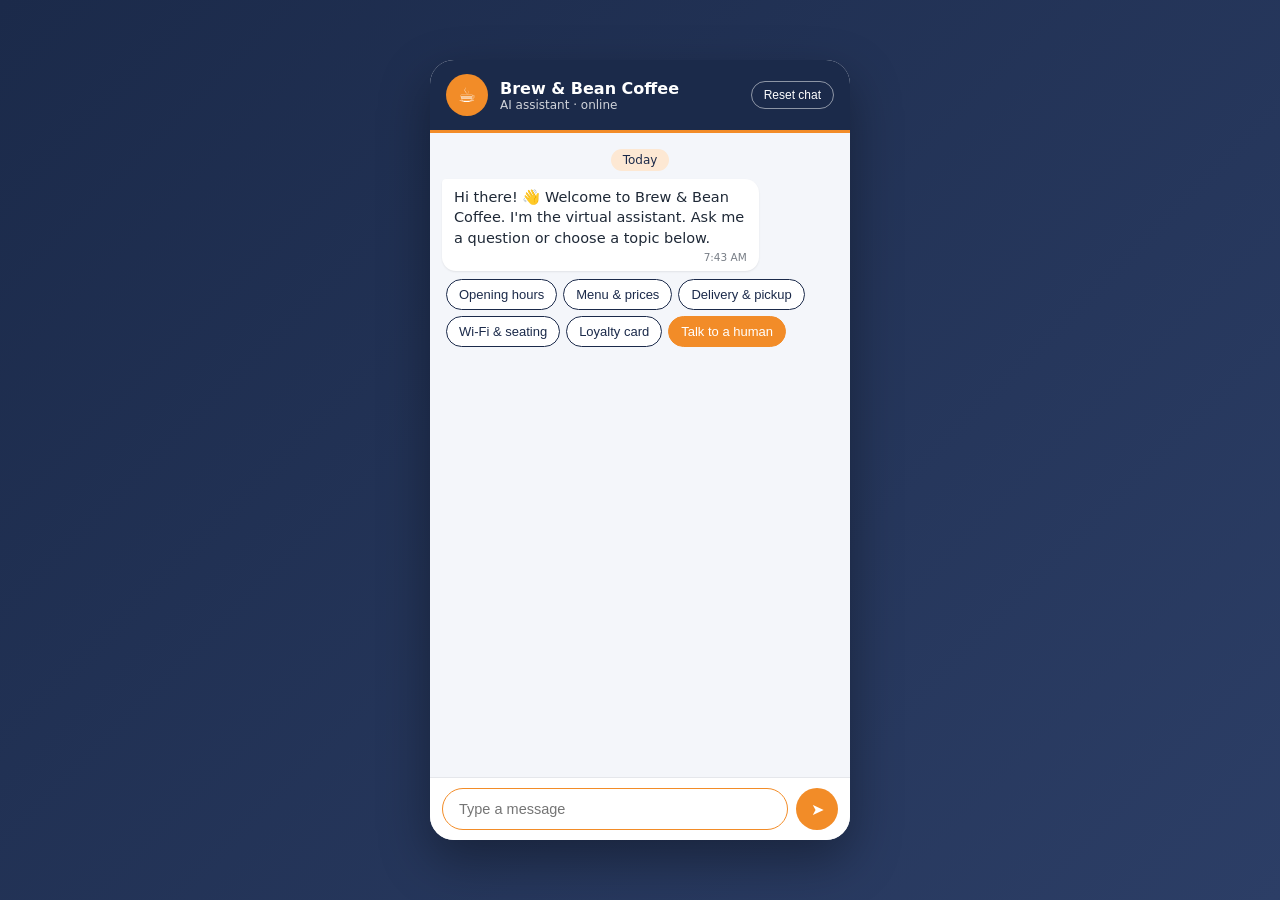
==== index.html @ 860a5fe7 "WhatsApp-style AI support bot demo for a coffee shop Co-Authored-By: Claude Opus 5.5 <noreply@anthro" ====
<!doctype html>
<html lang="en">
<head>
  <meta charset="utf-8" />
  <meta name="viewport" content="width=device-width, initial-scale=1" />
  <title>Brew &amp; Bean Support Chat</title>
  <link rel="stylesheet" href="styles.css" />
</head>
<body>
  <main class="phone">
    <header class="top">
      <div class="avatar">☕</div>
      <div class="who">
        <div class="name">Brew &amp; Bean Coffee</div>
        <div class="status" id="status">AI assistant · online</div>
      </div>
      <button id="reset" class="reset" type="button" title="Start a new chat">Reset chat</button>
    </header>

    <section id="messages" class="messages" aria-live="polite"></section>

    <form id="composer" class="composer">
      <input id="input" type="text" placeholder="Type a message" autocomplete="off" aria-label="Message" />
      <button type="submit" class="send" aria-label="Send">➤</button>
    </form>
  </main>

  <script src="faq.js"></script>
  <script src="app.js"></script>
</body>
</html>
---- styles.css ----
:root {
  --navy: #1b2a4a;
  --navy-soft: #2c3e66;
  --orange: #f28c28;
  --orange-soft: #fde8d3;
  --white: #ffffff;
  --bg: #f4f6fa;
  --text: #1f2937;
  --muted: #6b7280;
}

* { box-sizing: border-box; }

body {
  margin: 0;
  min-height: 100vh;
  display: grid;
  place-items: center;
  background: linear-gradient(135deg, var(--navy) 0%, var(--navy-soft) 100%);
  font-family: "Segoe UI", system-ui, -apple-system, sans-serif;
  color: var(--text);
}

.phone {
  width: min(420px, 100vw);
  height: min(780px, 100vh);
  display: flex;
  flex-direction: column;
  background: var(--bg);
  border-radius: 24px;
  overflow: hidden;
  box-shadow: 0 20px 50px rgba(0, 0, 0, 0.35);
}

@media (max-width: 460px) {
  .phone { border-radius: 0; height: 100vh; }
}

/* Header */
.top {
  display: flex;
  align-items: center;
  gap: 12px;
  padding: 14px 16px;
  background: var(--navy);
  color: var(--white);
  border-bottom: 3px solid var(--orange);
}
.avatar {
  width: 42px; height: 42px;
  border-radius: 50%;
  background: var(--orange);
  display: grid; place-items: center;
  font-size: 20px;
}
.who { flex: 1; }
.name { font-weight: 600; }
.status { font-size: 12px; opacity: 0.8; }
.reset {
  background: transparent;
  color: var(--white);
  border: 1px solid rgba(255, 255, 255, 0.5);
  border-radius: 999px;
  padding: 6px 12px;
  font-size: 12px;
  cursor: pointer;
}
.reset:hover { background: var(--orange); border-color: var(--orange); }

/* Messages */
.messages {
  flex: 1;
  overflow-y: auto;
  padding: 16px 12px;
  display: flex;
  flex-direction: column;
  gap: 8px;
}
.row { display: flex; }
.row.user { justify-content: flex-end; }
.bubble {
  max-width: 80%;
  padding: 8px 12px 6px;
  border-radius: 14px;
  box-shadow: 0 1px 2px rgba(0, 0, 0, 0.08);
  line-height: 1.4;
  font-size: 14.5px;
}
.row.bot .bubble { background: var(--white); border-top-left-radius: 4px; }
.row.user .bubble { background: var(--navy); color: var(--white); border-top-right-radius: 4px; }
.text { white-space: pre-line; }
.sender { font-size: 12px; font-weight: 600; color: var(--orange); margin-bottom: 2px; }
.meta { font-size: 10.5px; text-align: right; opacity: 0.6; margin-top: 2px; }

.system {
  align-self: center;
  background: var(--orange-soft);
  color: var(--navy);
  font-size: 12px;
  padding: 4px 12px;
  border-radius: 999px;
}

/* Quick replies */
.quick { display: flex; flex-wrap: wrap; gap: 6px; padding-left: 4px; }
.quick button {
  border: 1px solid var(--navy);
  background: var(--white);
  color: var(--navy);
  border-radius: 999px;
  padding: 7px 12px;
  font-size: 13px;
  cursor: pointer;
}
.quick button:hover { background: var(--navy); color: var(--white); }
.quick button.primary { border-color: var(--orange); background: var(--orange); color: var(--white); }
.quick button.primary:hover { filter: brightness(0.95); }

/* Typing dots */
.typing { display: flex; gap: 4px; padding: 12px 14px; }
.typing span {
  width: 7px; height: 7px; border-radius: 50%;
  background: var(--muted);
  animation: blink 1.2s infinite;
}
.typing span:nth-child(2) { animation-delay: 0.2s; }
.typing span:nth-child(3) { animation-delay: 0.4s; }
@keyframes blink { 0%, 80%, 100% { opacity: 0.25; } 40% { opacity: 1; } }

/* Composer */
.composer {
  display: flex;
  gap: 8px;
  padding: 10px 12px;
  background: var(--white);
  border-top: 1px solid #e5e7eb;
}
.composer input {
  flex: 1;
  border: 1px solid #d1d5db;
  border-radius: 999px;
  padding: 10px 16px;
  font-size: 14.5px;
  outline: none;
}
.composer input:focus { border-color: var(--orange); }
.send {
  width: 42px; height: 42px;
  border: none;
  border-radius: 50%;
  background: var(--orange);
  color: var(--white);
  font-size: 16px;
  cursor: pointer;
}
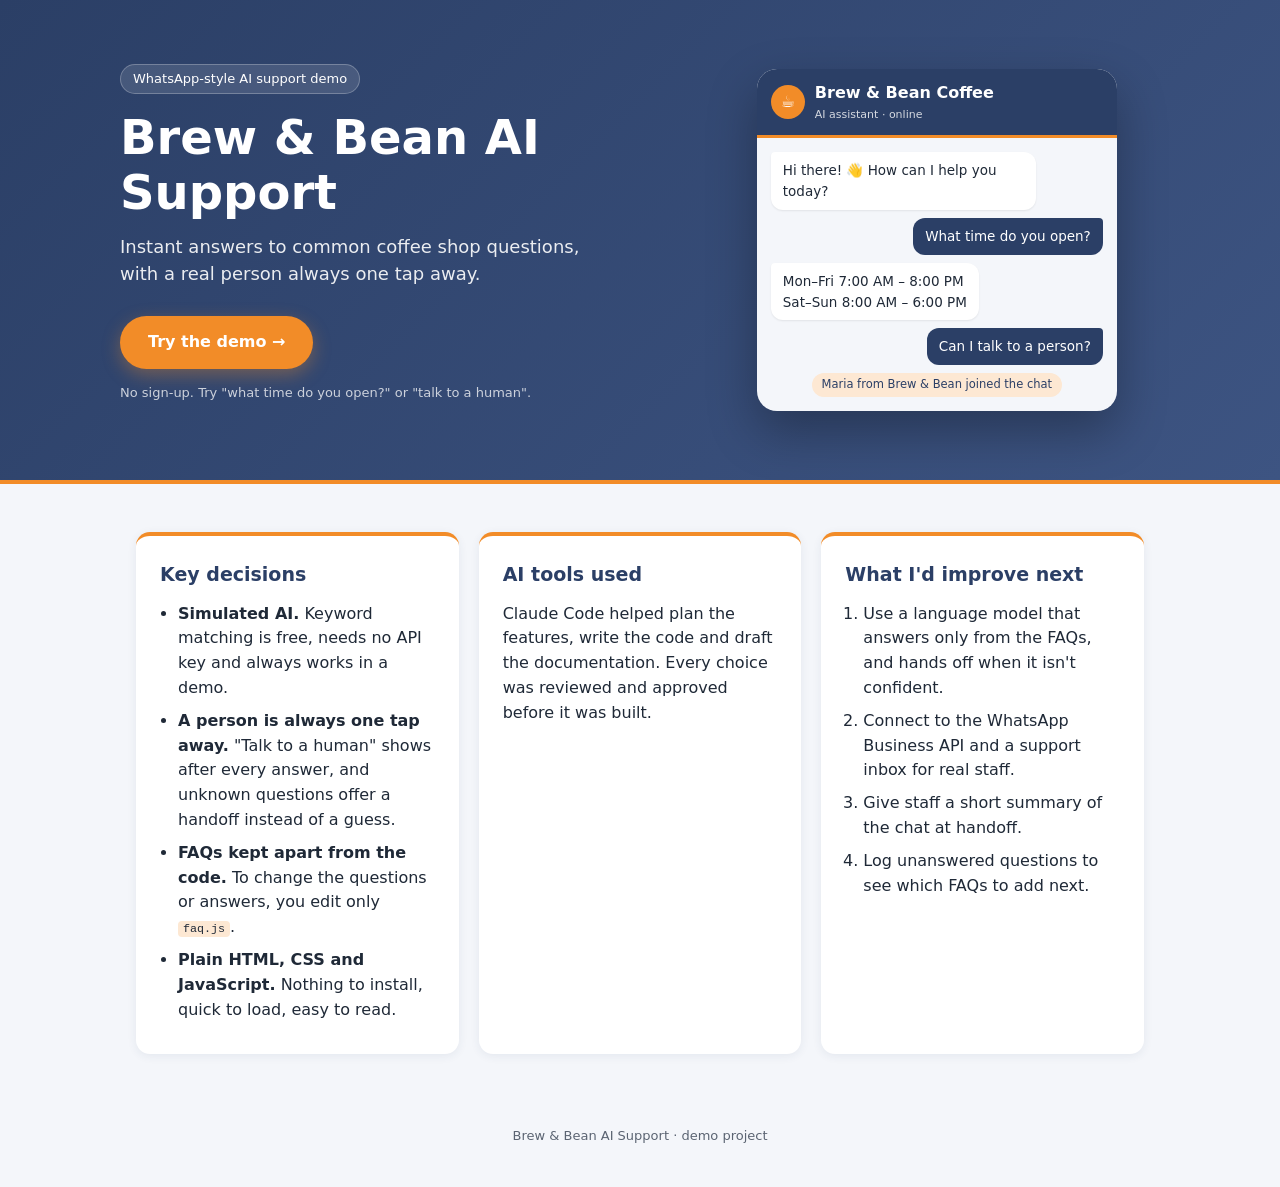
==== commit 839091df: "Add landing page, move chat to chat.html, soften navy Co-Authored-By: Claude Opus 5.5 <noreply@anthr" ====
--- a/index.html
+++ b/index.html
@@ -3,29 +3,60 @@
 <head>
   <meta charset="utf-8" />
   <meta name="viewport" content="width=device-width, initial-scale=1" />
-  <title>Brew &amp; Bean Support Chat</title>
-  <link rel="stylesheet" href="styles.css" />
+  <title>Brew &amp; Bean AI Support</title>
+  <link rel="stylesheet" href="landing.css" />
 </head>
 <body>
-  <main class="phone">
-    <header class="top">
-      <div class="avatar">☕</div>
-      <div class="who">
-        <div class="name">Brew &amp; Bean Coffee</div>
-        <div class="status" id="status">AI assistant · online</div>
+  <header class="hero">
+    <div class="hero-inner">
+      <div class="hero-text">
+        <span class="tag">WhatsApp-style AI support demo</span>
+        <h1>Brew &amp; Bean AI Support</h1>
+        <p class="pitch">Instant answers to common coffee shop questions, with a real person always one tap away.</p>
+        <a class="cta" href="chat.html">Try the demo →</a>
+        <p class="hint">No sign-up. Try "what time do you open?" or "talk to a human".</p>
       </div>
-      <button id="reset" class="reset" type="button" title="Start a new chat">Reset chat</button>
-    </header>
 
-    <section id="messages" class="messages" aria-live="polite"></section>
+      <div class="preview" aria-hidden="true">
+        <div class="p-head"><span class="p-avatar">☕</span><div><b>Brew &amp; Bean Coffee</b><small>AI assistant · online</small></div></div>
+        <div class="p-body">
+          <div class="p-bot">Hi there! 👋 How can I help you today?</div>
+          <div class="p-user">What time do you open?</div>
+          <div class="p-bot">Mon–Fri 7:00 AM – 8:00 PM<br />Sat–Sun 8:00 AM – 6:00 PM</div>
+          <div class="p-user">Can I talk to a person?</div>
+          <div class="p-note">Maria from Brew &amp; Bean joined the chat</div>
+        </div>
+      </div>
+    </div>
+  </header>
 
-    <form id="composer" class="composer">
-      <input id="input" type="text" placeholder="Type a message" autocomplete="off" aria-label="Message" />
-      <button type="submit" class="send" aria-label="Send">➤</button>
-    </form>
+  <main class="info">
+    <section class="card">
+      <h2>Key decisions</h2>
+      <ul>
+        <li><b>Simulated AI.</b> Keyword matching is free, needs no API key and always works in a demo.</li>
+        <li><b>A person is always one tap away.</b> "Talk to a human" shows after every answer, and unknown questions offer a handoff instead of a guess.</li>
+        <li><b>FAQs kept apart from the code.</b> To change the questions or answers, you edit only <code>faq.js</code>.</li>
+        <li><b>Plain HTML, CSS and JavaScript.</b> Nothing to install, quick to load, easy to read.</li>
+      </ul>
+    </section>
+
+    <section class="card">
+      <h2>AI tools used</h2>
+      <p>Claude Code helped plan the features, write the code and draft the documentation. Every choice was reviewed and approved before it was built.</p>
+    </section>
+
+    <section class="card">
+      <h2>What I'd improve next</h2>
+      <ol>
+        <li>Use a language model that answers only from the FAQs, and hands off when it isn't confident.</li>
+        <li>Connect to the WhatsApp Business API and a support inbox for real staff.</li>
+        <li>Give staff a short summary of the chat at handoff.</li>
+        <li>Log unanswered questions to see which FAQs to add next.</li>
+      </ol>
+    </section>
   </main>
 
-  <script src="faq.js"></script>
-  <script src="app.js"></script>
+  <footer class="foot">Brew &amp; Bean AI Support · demo project</footer>
 </body>
 </html>
--- a/landing.css
+++ b/landing.css
@@ -0,0 +1,114 @@
+:root {
+  --navy: #2b3f66;
+  --navy-soft: #3d5482;
+  --orange: #f28c28;
+  --orange-soft: #fde8d3;
+  --white: #ffffff;
+  --bg: #f4f6fa;
+  --text: #1f2937;
+  --muted: #5b6472;
+}
+
+* { box-sizing: border-box; }
+
+body {
+  margin: 0;
+  background: var(--bg);
+  color: var(--text);
+  font-family: "Segoe UI", system-ui, -apple-system, sans-serif;
+  line-height: 1.55;
+}
+
+/* Hero */
+.hero {
+  background: linear-gradient(135deg, var(--navy) 0%, var(--navy-soft) 100%);
+  color: var(--white);
+  border-bottom: 4px solid var(--orange);
+  padding: 64px 16px;
+}
+.hero-inner {
+  max-width: 1040px;
+  margin: 0 auto;
+  display: grid;
+  grid-template-columns: 1.1fr 0.9fr;
+  gap: 48px;
+  align-items: center;
+}
+.tag {
+  display: inline-block;
+  background: rgba(255, 255, 255, 0.12);
+  border: 1px solid rgba(255, 255, 255, 0.25);
+  border-radius: 999px;
+  padding: 4px 12px;
+  font-size: 13px;
+}
+h1 { font-size: clamp(32px, 5vw, 48px); line-height: 1.15; margin: 16px 0 12px; }
+.pitch { font-size: 18px; opacity: 0.9; margin: 0 0 28px; max-width: 480px; }
+.cta {
+  display: inline-block;
+  background: var(--orange);
+  color: var(--white);
+  text-decoration: none;
+  font-weight: 600;
+  padding: 14px 28px;
+  border-radius: 999px;
+  box-shadow: 0 6px 18px rgba(242, 140, 40, 0.35);
+}
+.cta:hover { filter: brightness(1.05); }
+.hint { font-size: 13px; opacity: 0.75; margin-top: 14px; }
+
+/* Chat preview */
+.preview {
+  background: var(--bg);
+  color: var(--text);
+  border-radius: 20px;
+  overflow: hidden;
+  box-shadow: 0 20px 50px rgba(0, 0, 0, 0.3);
+  max-width: 360px;
+  justify-self: center;
+  width: 100%;
+}
+.p-head {
+  display: flex; gap: 10px; align-items: center;
+  background: var(--navy); color: var(--white);
+  padding: 12px 14px; border-bottom: 3px solid var(--orange);
+}
+.p-head small { display: block; opacity: 0.8; font-size: 11px; }
+.p-avatar {
+  width: 34px; height: 34px; border-radius: 50%;
+  background: var(--orange); display: grid; place-items: center;
+}
+.p-body { padding: 14px; display: flex; flex-direction: column; gap: 8px; font-size: 13.5px; }
+.p-bot, .p-user { max-width: 80%; padding: 8px 12px; border-radius: 12px; }
+.p-bot { background: var(--white); align-self: flex-start; border-top-left-radius: 4px; box-shadow: 0 1px 2px rgba(0,0,0,0.08); }
+.p-user { background: var(--navy); color: var(--white); align-self: flex-end; border-top-right-radius: 4px; }
+.p-note { align-self: center; background: var(--orange-soft); color: var(--navy); font-size: 11.5px; padding: 3px 10px; border-radius: 999px; }
+
+/* Info cards */
+.info {
+  max-width: 1040px;
+  margin: 48px auto;
+  padding: 0 16px;
+  display: grid;
+  grid-template-columns: repeat(3, 1fr);
+  gap: 20px;
+}
+.card {
+  background: var(--white);
+  border-radius: 14px;
+  padding: 24px;
+  border-top: 4px solid var(--orange);
+  box-shadow: 0 2px 10px rgba(43, 63, 102, 0.08);
+}
+.card h2 { color: var(--navy); font-size: 19px; margin: 0 0 12px; }
+.card ul, .card ol { padding-left: 18px; margin: 0; }
+.card li { margin-bottom: 8px; }
+.card p { margin: 0; }
+code { background: var(--orange-soft); padding: 1px 5px; border-radius: 4px; font-size: 0.9em; }
+
+.foot { text-align: center; color: var(--muted); font-size: 13px; padding: 24px 16px 40px; }
+
+@media (max-width: 860px) {
+  .hero-inner, .info { grid-template-columns: 1fr; }
+  .hero { padding: 48px 16px; }
+}
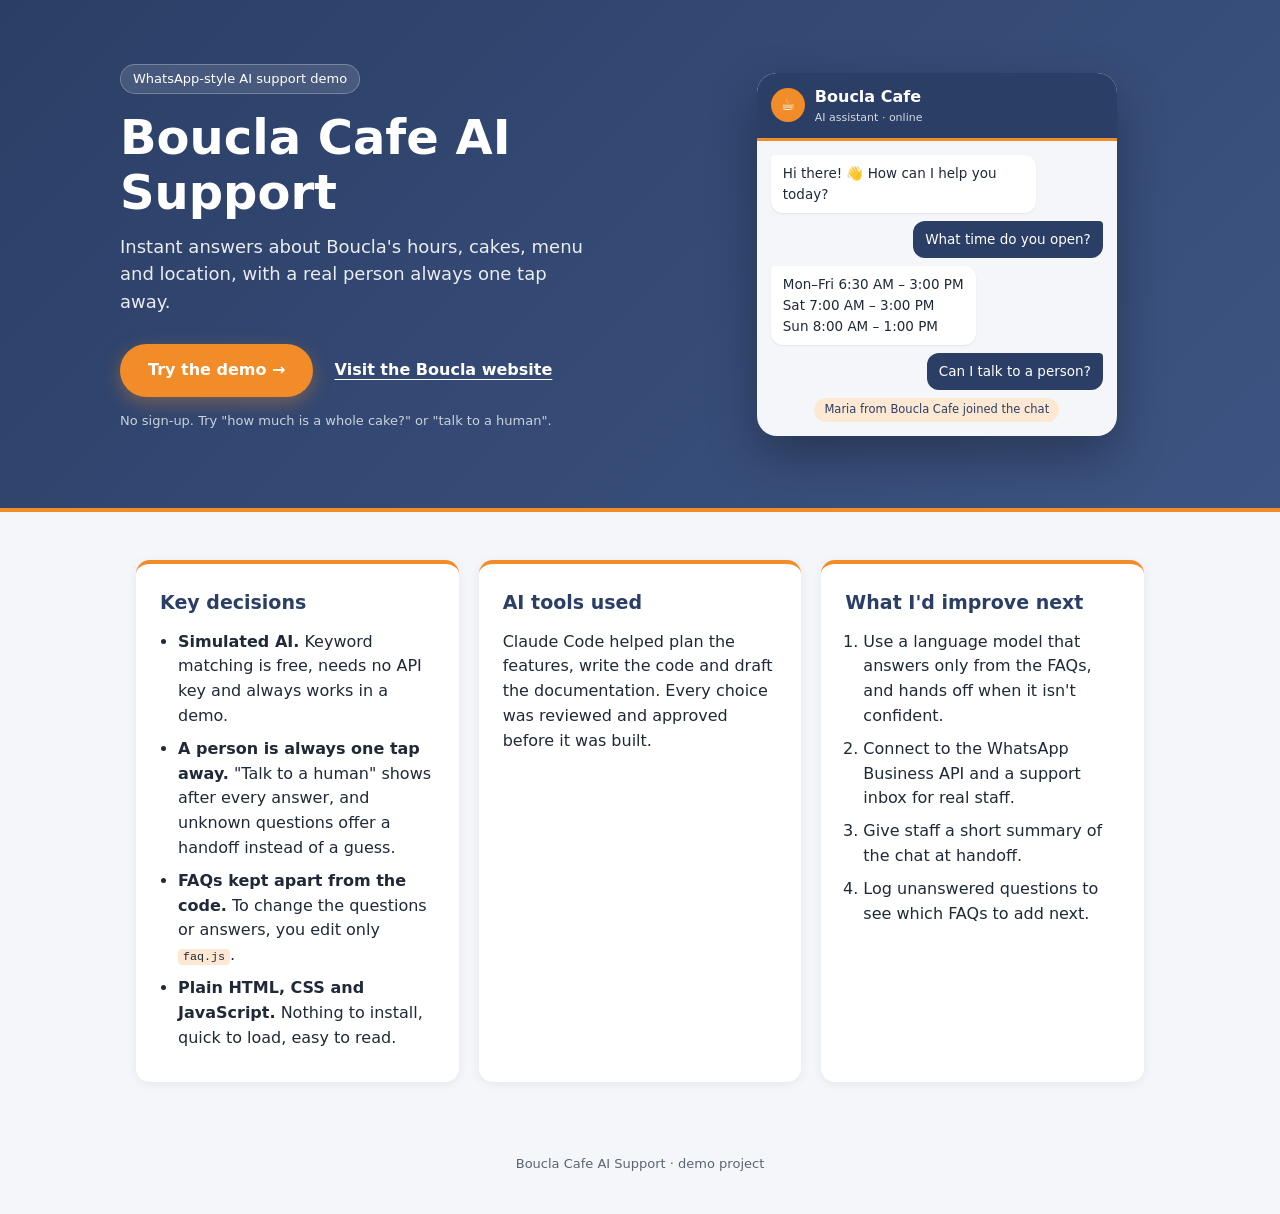
==== commit 1d2fc1ca: "Rebrand support bot to Boucla Cafe with FAQs from its website Co-Authored-By: Claude Opus 5.5 <norep" ====
--- a/index.html
+++ b/index.html
@@ -3,7 +3,7 @@
 <head>
   <meta charset="utf-8" />
   <meta name="viewport" content="width=device-width, initial-scale=1" />
-  <title>Brew &amp; Bean AI Support</title>
+  <title>Boucla Cafe AI Support</title>
   <link rel="stylesheet" href="landing.css" />
 </head>
 <body>
@@ -11,20 +11,21 @@
     <div class="hero-inner">
       <div class="hero-text">
         <span class="tag">WhatsApp-style AI support demo</span>
-        <h1>Brew &amp; Bean AI Support</h1>
-        <p class="pitch">Instant answers to common coffee shop questions, with a real person always one tap away.</p>
+        <h1>Boucla Cafe AI Support</h1>
+        <p class="pitch">Instant answers about Boucla's hours, cakes, menu and location, with a real person always one tap away.</p>
         <a class="cta" href="chat.html">Try the demo →</a>
-        <p class="hint">No sign-up. Try "what time do you open?" or "talk to a human".</p>
+        <a class="link" href="https://boucla-cafe-subiaco.vercel.app/" target="_blank" rel="noopener">Visit the Boucla website</a>
+        <p class="hint">No sign-up. Try "how much is a whole cake?" or "talk to a human".</p>
       </div>
 
       <div class="preview" aria-hidden="true">
-        <div class="p-head"><span class="p-avatar">☕</span><div><b>Brew &amp; Bean Coffee</b><small>AI assistant · online</small></div></div>
+        <div class="p-head"><span class="p-avatar">☕</span><div><b>Boucla Cafe</b><small>AI assistant · online</small></div></div>
         <div class="p-body">
           <div class="p-bot">Hi there! 👋 How can I help you today?</div>
           <div class="p-user">What time do you open?</div>
-          <div class="p-bot">Mon–Fri 7:00 AM – 8:00 PM<br />Sat–Sun 8:00 AM – 6:00 PM</div>
+          <div class="p-bot">Mon–Fri 6:30 AM – 3:00 PM<br />Sat 7:00 AM – 3:00 PM<br />Sun 8:00 AM – 1:00 PM</div>
           <div class="p-user">Can I talk to a person?</div>
-          <div class="p-note">Maria from Brew &amp; Bean joined the chat</div>
+          <div class="p-note">Maria from Boucla Cafe joined the chat</div>
         </div>
       </div>
     </div>
@@ -57,6 +58,6 @@
     </section>
   </main>
 
-  <footer class="foot">Brew &amp; Bean AI Support · demo project</footer>
+  <footer class="foot">Boucla Cafe AI Support · demo project</footer>
 </body>
 </html>
--- a/landing.css
+++ b/landing.css
@@ -55,6 +55,14 @@
   box-shadow: 0 6px 18px rgba(242, 140, 40, 0.35);
 }
 .cta:hover { filter: brightness(1.05); }
+.link {
+  display: inline-block;
+  margin-left: 16px;
+  color: var(--white);
+  font-weight: 600;
+  text-underline-offset: 4px;
+}
+.link:hover { color: var(--orange); }
 .hint { font-size: 13px; opacity: 0.75; margin-top: 14px; }
 
 /* Chat preview */
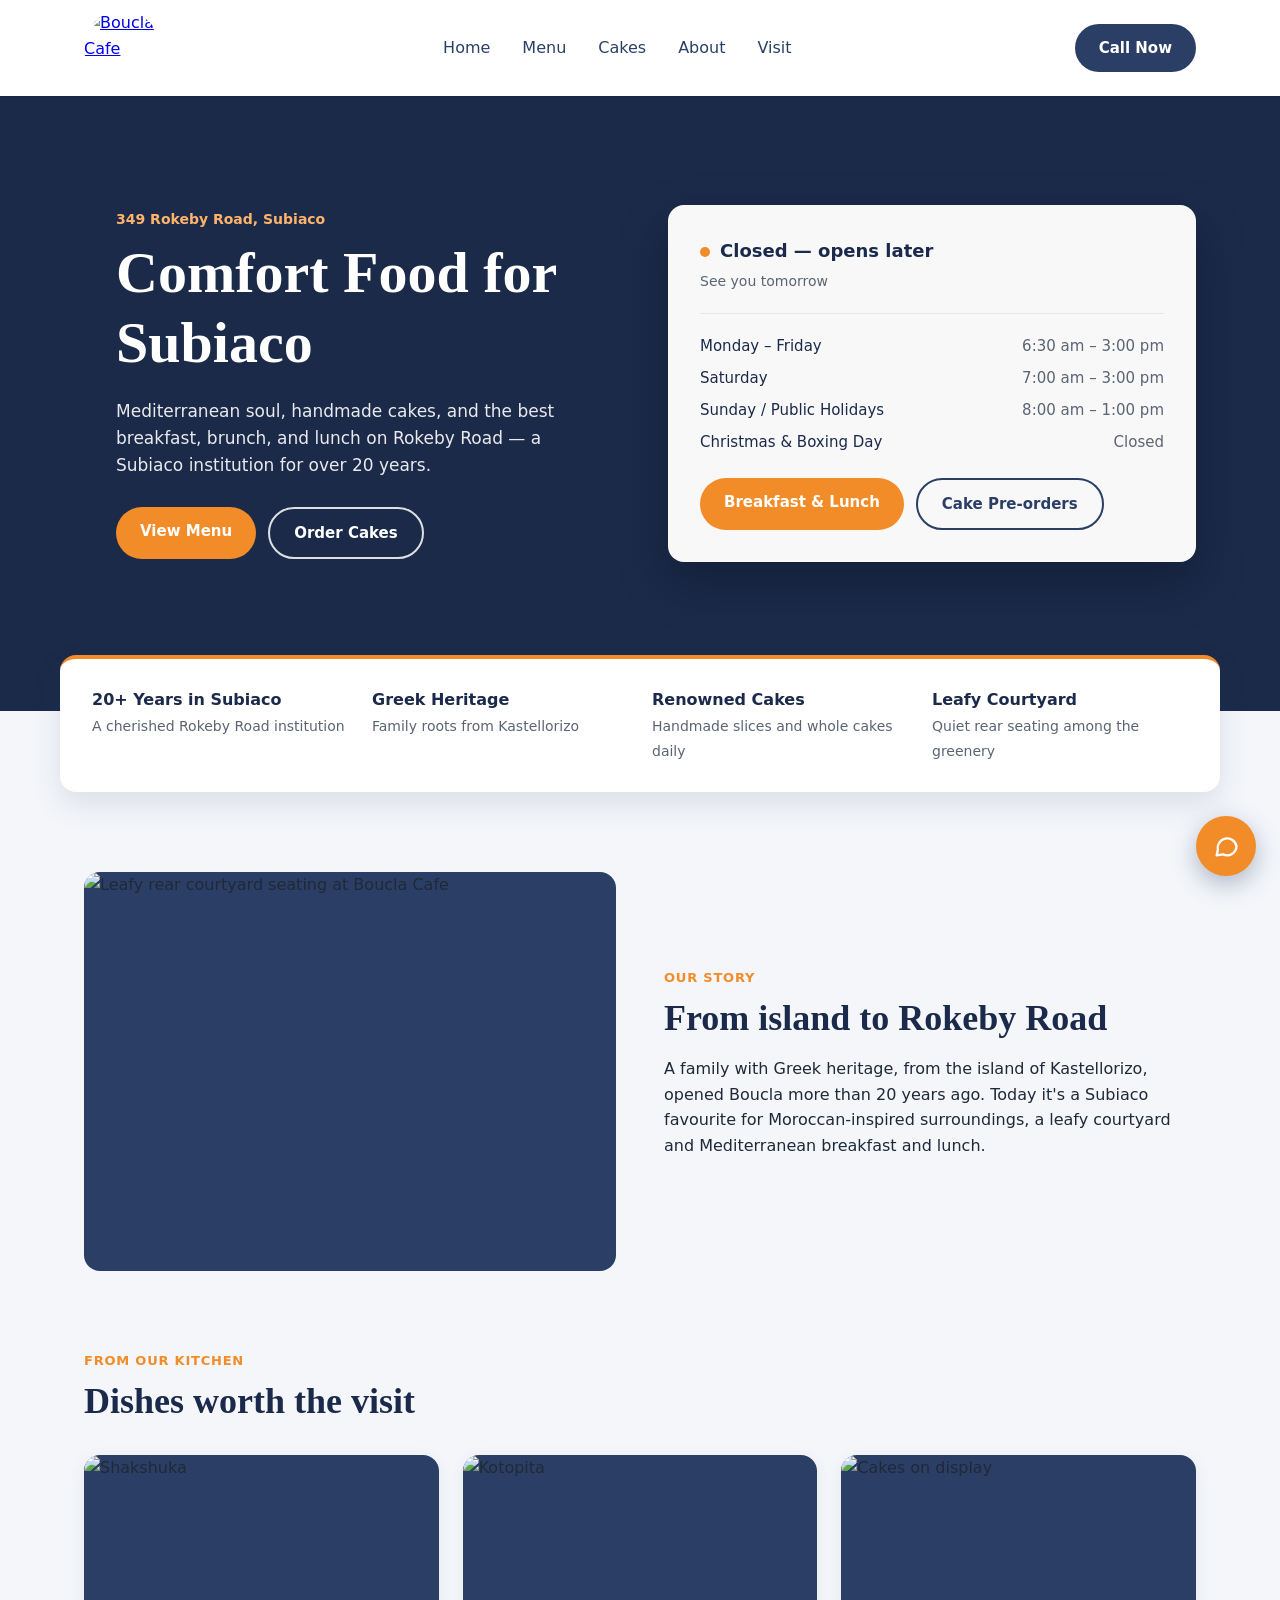
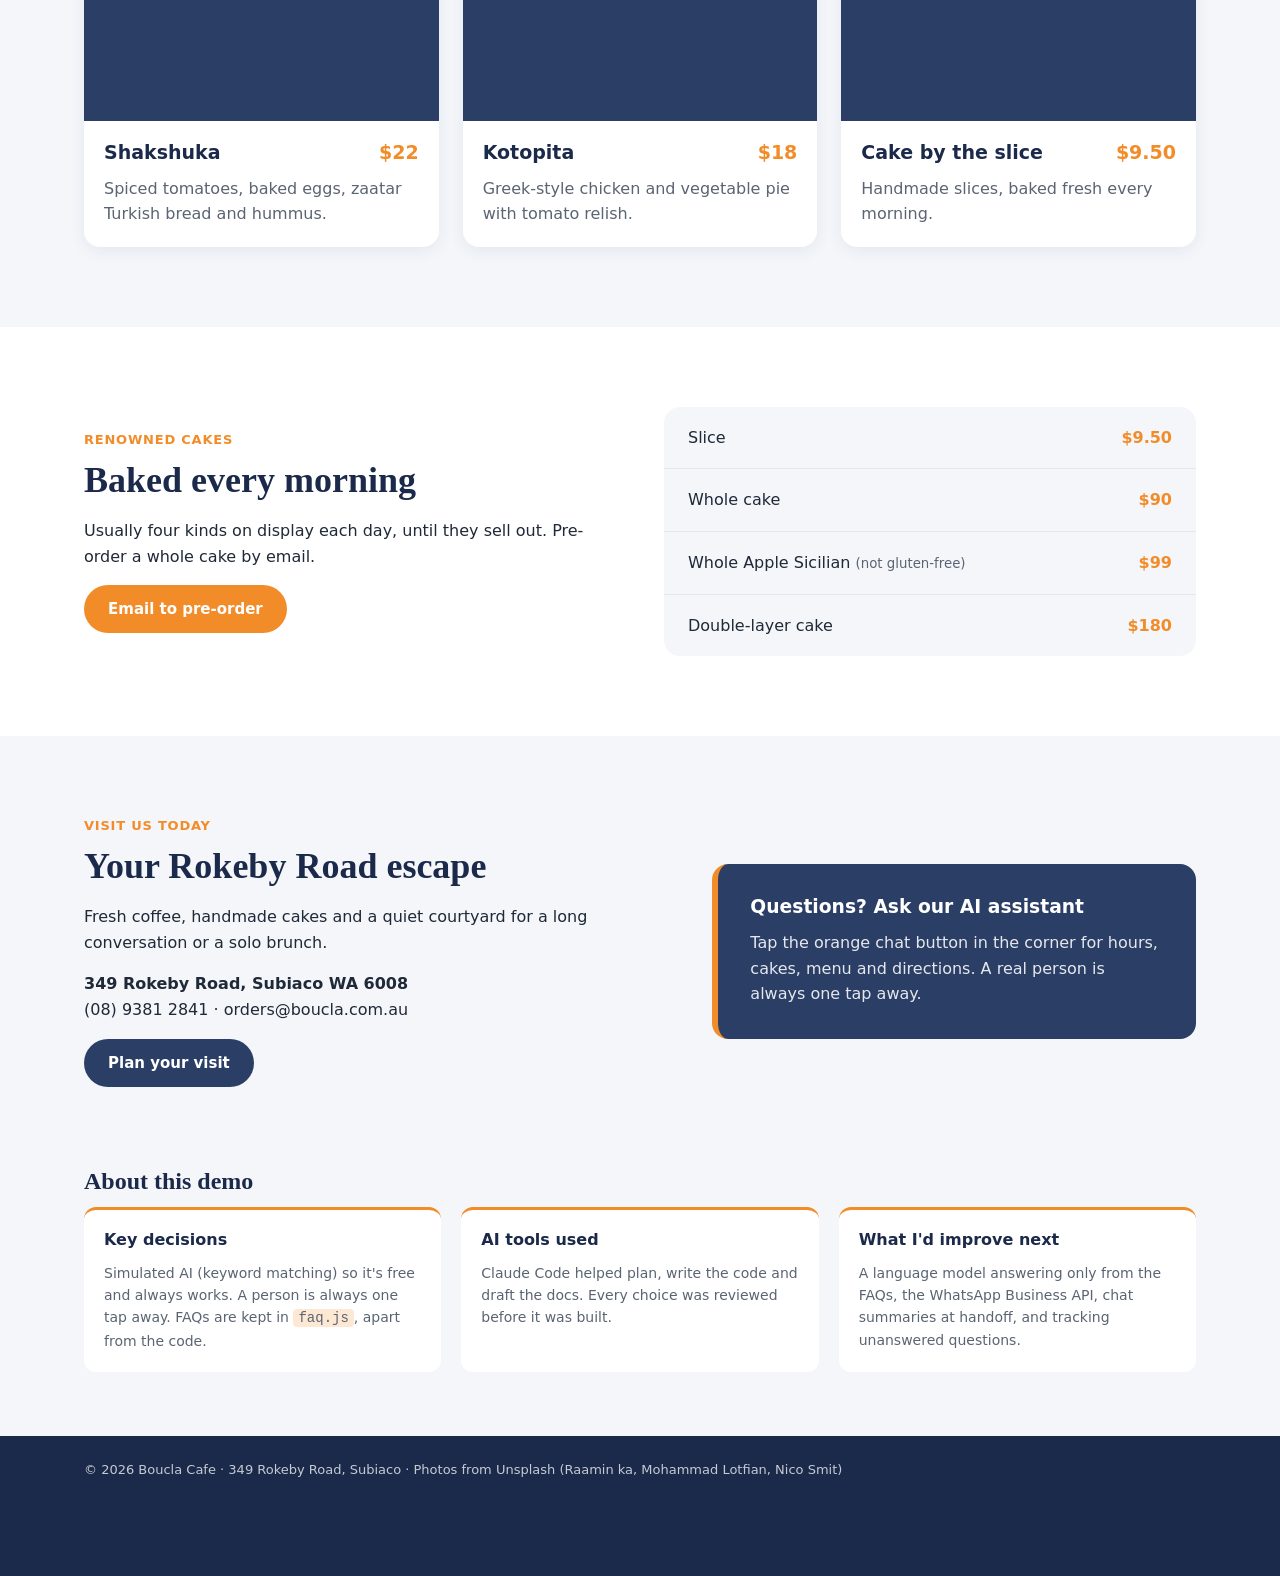
==== commit 0a8b8531: "Rebuild landing page as the Boucla Cafe site in navy and orange with chat widget Co-Authored-By: Cla" ====
--- a/index.html
+++ b/index.html
@@ -3,61 +3,166 @@
 <head>
   <meta charset="utf-8" />
   <meta name="viewport" content="width=device-width, initial-scale=1" />
-  <title>Boucla Cafe AI Support</title>
+  <title>Boucla Cafe | Comfort Food for Subiaco</title>
   <link rel="stylesheet" href="landing.css" />
 </head>
 <body>
-  <header class="hero">
-    <div class="hero-inner">
-      <div class="hero-text">
-        <span class="tag">WhatsApp-style AI support demo</span>
-        <h1>Boucla Cafe AI Support</h1>
-        <p class="pitch">Instant answers about Boucla's hours, cakes, menu and location, with a real person always one tap away.</p>
-        <a class="cta" href="chat.html">Try the demo →</a>
-        <a class="link" href="https://boucla-cafe-subiaco.vercel.app/" target="_blank" rel="noopener">Visit the Boucla website</a>
-        <p class="hint">No sign-up. Try "how much is a whole cake?" or "talk to a human".</p>
+  <!-- Header -->
+  <header class="site-header">
+    <div class="wrap header-inner">
+      <a href="#home" class="logo" aria-label="Boucla Cafe home">
+        <img src="https://boucla-cafe-subiaco.vercel.app/images/logo.webp" alt="Boucla Cafe" />
+      </a>
+      <nav class="nav">
+        <a href="#home">Home</a>
+        <a href="#menu">Menu</a>
+        <a href="#cakes">Cakes</a>
+        <a href="#about">About</a>
+        <a href="#visit">Visit</a>
+      </nav>
+      <a class="btn btn-navy" href="tel:+61893812841">Call Now</a>
+    </div>
+  </header>
+
+  <!-- Hero -->
+  <section class="hero" id="home">
+    <div class="wrap hero-inner">
+      <div class="hero-card">
+        <p class="eyebrow">349 Rokeby Road, Subiaco</p>
+        <h1>Comfort Food for Subiaco</h1>
+        <p class="lead">Mediterranean soul, handmade cakes, and the best breakfast, brunch, and lunch on Rokeby Road — a Subiaco institution for over 20 years.</p>
+        <div class="btn-row">
+          <a class="btn btn-orange" href="#menu">View Menu</a>
+          <a class="btn btn-ghost" href="#cakes">Order Cakes</a>
+        </div>
       </div>
 
-      <div class="preview" aria-hidden="true">
-        <div class="p-head"><span class="p-avatar">☕</span><div><b>Boucla Cafe</b><small>AI assistant · online</small></div></div>
-        <div class="p-body">
-          <div class="p-bot">Hi there! 👋 How can I help you today?</div>
-          <div class="p-user">What time do you open?</div>
-          <div class="p-bot">Mon–Fri 6:30 AM – 3:00 PM<br />Sat 7:00 AM – 3:00 PM<br />Sun 8:00 AM – 1:00 PM</div>
-          <div class="p-user">Can I talk to a person?</div>
-          <div class="p-note">Maria from Boucla Cafe joined the chat</div>
+      <div class="hours-card">
+        <p class="status"><span class="dot" id="status-dot"></span><b id="status-text">Checking hours…</b></p>
+        <p class="status-sub" id="status-sub">Perth local time</p>
+        <hr />
+        <dl class="hours">
+          <dt>Monday – Friday</dt><dd>6:30 am – 3:00 pm</dd>
+          <dt>Saturday</dt><dd>7:00 am – 3:00 pm</dd>
+          <dt>Sunday / Public Holidays</dt><dd>8:00 am – 1:00 pm</dd>
+          <dt>Christmas &amp; Boxing Day</dt><dd>Closed</dd>
+        </dl>
+        <div class="btn-row">
+          <a class="btn btn-orange" href="#menu">Breakfast &amp; Lunch</a>
+          <a class="btn btn-outline" href="#cakes">Cake Pre-orders</a>
         </div>
       </div>
     </div>
-  </header>
+  </section>
 
-  <main class="info">
-    <section class="card">
-      <h2>Key decisions</h2>
-      <ul>
-        <li><b>Simulated AI.</b> Keyword matching is free, needs no API key and always works in a demo.</li>
-        <li><b>A person is always one tap away.</b> "Talk to a human" shows after every answer, and unknown questions offer a handoff instead of a guess.</li>
-        <li><b>FAQs kept apart from the code.</b> To change the questions or answers, you edit only <code>faq.js</code>.</li>
-        <li><b>Plain HTML, CSS and JavaScript.</b> Nothing to install, quick to load, easy to read.</li>
+  <!-- Highlights -->
+  <section class="wrap highlights">
+    <div><b>20+ Years in Subiaco</b><span>A cherished Rokeby Road institution</span></div>
+    <div><b>Greek Heritage</b><span>Family roots from Kastellorizo</span></div>
+    <div><b>Renowned Cakes</b><span>Handmade slices and whole cakes daily</span></div>
+    <div><b>Leafy Courtyard</b><span>Quiet rear seating among the greenery</span></div>
+  </section>
+
+  <!-- About -->
+  <section class="wrap split" id="about">
+    <img class="split-img" src="https://boucla-cafe-subiaco.vercel.app/images/courtyard.jpg" alt="Leafy rear courtyard seating at Boucla Cafe" />
+    <div>
+      <p class="eyebrow">Our story</p>
+      <h2>From island to Rokeby Road</h2>
+      <p>A family with Greek heritage, from the island of Kastellorizo, opened Boucla more than 20 years ago. Today it's a Subiaco favourite for Moroccan-inspired surroundings, a leafy courtyard and Mediterranean breakfast and lunch.</p>
+    </div>
+  </section>
+
+  <!-- Menu -->
+  <section class="section" id="menu">
+    <div class="wrap">
+      <p class="eyebrow">From our kitchen</p>
+      <h2>Dishes worth the visit</h2>
+      <div class="dishes">
+        <article class="dish">
+          <img src="https://boucla-cafe-subiaco.vercel.app/images/breakfast-shakshuka.jpg" alt="Shakshuka" />
+          <div><h3>Shakshuka <span>$22</span></h3><p>Spiced tomatoes, baked eggs, zaatar Turkish bread and hummus.</p></div>
+        </article>
+        <article class="dish">
+          <img src="https://boucla-cafe-subiaco.vercel.app/images/lunch-pie.jpg" alt="Kotopita" />
+          <div><h3>Kotopita <span>$18</span></h3><p>Greek-style chicken and vegetable pie with tomato relish.</p></div>
+        </article>
+        <article class="dish">
+          <img src="https://boucla-cafe-subiaco.vercel.app/images/cake-display.webp" alt="Cakes on display" />
+          <div><h3>Cake by the slice <span>$9.50</span></h3><p>Handmade slices, baked fresh every morning.</p></div>
+        </article>
+      </div>
+    </div>
+  </section>
+
+  <!-- Cakes -->
+  <section class="section alt" id="cakes">
+    <div class="wrap cakes">
+      <div>
+        <p class="eyebrow">Renowned cakes</p>
+        <h2>Baked every morning</h2>
+        <p>Usually four kinds on display each day, until they sell out. Pre-order a whole cake by email.</p>
+        <a class="btn btn-orange" href="mailto:orders@boucla.com.au">Email to pre-order</a>
+      </div>
+      <ul class="price-list">
+        <li><span>Slice</span><b>$9.50</b></li>
+        <li><span>Whole cake</span><b>$90</b></li>
+        <li><span>Whole Apple Sicilian <small>(not gluten-free)</small></span><b>$99</b></li>
+        <li><span>Double-layer cake</span><b>$180</b></li>
       </ul>
-    </section>
+    </div>
+  </section>
 
-    <section class="card">
-      <h2>AI tools used</h2>
-      <p>Claude Code helped plan the features, write the code and draft the documentation. Every choice was reviewed and approved before it was built.</p>
-    </section>
+  <!-- Visit -->
+  <section class="section" id="visit">
+    <div class="wrap visit">
+      <div>
+        <p class="eyebrow">Visit us today</p>
+        <h2>Your Rokeby Road escape</h2>
+        <p>Fresh coffee, handmade cakes and a quiet courtyard for a long conversation or a solo brunch.</p>
+        <p><b>349 Rokeby Road, Subiaco WA 6008</b><br />(08) 9381 2841 · orders@boucla.com.au</p>
+        <a class="btn btn-navy" href="https://maps.google.com/?q=349+Rokeby+Road+Subiaco+WA+6008" target="_blank" rel="noopener">Plan your visit</a>
+      </div>
+      <div class="cta-box">
+        <h3>Questions? Ask our AI assistant</h3>
+        <p>Tap the orange chat button in the corner for hours, cakes, menu and directions. A real person is always one tap away.</p>
+      </div>
+    </div>
+  </section>
 
-    <section class="card">
-      <h2>What I'd improve next</h2>
-      <ol>
-        <li>Use a language model that answers only from the FAQs, and hands off when it isn't confident.</li>
-        <li>Connect to the WhatsApp Business API and a support inbox for real staff.</li>
-        <li>Give staff a short summary of the chat at handoff.</li>
-        <li>Log unanswered questions to see which FAQs to add next.</li>
-      </ol>
-    </section>
-  </main>
+  <!-- About this demo -->
+  <section class="wrap demo-info">
+    <h2>About this demo</h2>
+    <div class="demo-grid">
+      <div><h3>Key decisions</h3><p>Simulated AI (keyword matching) so it's free and always works. A person is always one tap away. FAQs are kept in <code>faq.js</code>, apart from the code.</p></div>
+      <div><h3>AI tools used</h3><p>Claude Code helped plan, write the code and draft the docs. Every choice was reviewed before it was built.</p></div>
+      <div><h3>What I'd improve next</h3><p>A language model answering only from the FAQs, the WhatsApp Business API, chat summaries at handoff, and tracking unanswered questions.</p></div>
+    </div>
+  </section>
 
-  <footer class="foot">Boucla Cafe AI Support · demo project</footer>
+  <footer class="site-footer">
+    <div class="wrap">
+      <p>© 2026 Boucla Cafe · 349 Rokeby Road, Subiaco · Photos from Unsplash (Raamin ka, Mohammad Lotfian, Nico Smit)</p>
+    </div>
+  </footer>
+
+  <script>
+    // Live open/closed status in Perth time.
+    (function () {
+      const now = new Date(new Date().toLocaleString("en-US", { timeZone: "Australia/Perth" }));
+      const day = now.getDay(); // 0 = Sunday
+      const mins = now.getHours() * 60 + now.getMinutes();
+      const hours = { 0: [480, 780], 6: [420, 900] }; // Sun 8–1, Sat 7–3
+      const [open, close] = hours[day] || [390, 900];   // Mon–Fri 6:30–3
+      const fmt = (m) => { const h = Math.floor(m / 60), mm = m % 60; return `${h % 12 || 12}:${String(mm).padStart(2, "0")} ${h < 12 ? "am" : "pm"}`; };
+      const isOpen = mins >= open && mins < close;
+      document.getElementById("status-dot").classList.add(isOpen ? "open" : "closed");
+      document.getElementById("status-text").textContent = isOpen ? "Open now" : "Closed — opens later";
+      document.getElementById("status-sub").textContent = isOpen
+        ? `Closes at ${fmt(close)} today`
+        : mins < open ? `Opens at ${fmt(open)} today` : "See you tomorrow";
+    })();
+  </script>
+  <script src="widget.js" defer></script>
 </body>
 </html>
--- a/landing.css
+++ b/landing.css
@@ -1,122 +1,130 @@
 :root {
   --navy: #2b3f66;
-  --navy-soft: #3d5482;
+  --navy-dark: #1b2a4a;
   --orange: #f28c28;
+  --orange-dark: #d9761a;
   --orange-soft: #fde8d3;
   --white: #ffffff;
   --bg: #f4f6fa;
   --text: #1f2937;
   --muted: #5b6472;
+  --radius: 16px;
 }
 
 * { box-sizing: border-box; }
-
+html { scroll-behavior: smooth; }
 body {
   margin: 0;
   background: var(--bg);
   color: var(--text);
   font-family: "Segoe UI", system-ui, -apple-system, sans-serif;
-  line-height: 1.55;
+  line-height: 1.6;
 }
+img { display: block; max-width: 100%; }
+.wrap { max-width: 1160px; margin: 0 auto; padding: 0 24px; }
+h1, h2, h3 { color: var(--navy-dark); line-height: 1.2; margin: 0 0 12px; }
+h2 { font-size: clamp(26px, 3.5vw, 36px); font-family: Georgia, "Times New Roman", serif; }
+.eyebrow { color: var(--orange); font-weight: 700; font-size: 13px; text-transform: uppercase; letter-spacing: 0.06em; margin: 0 0 8px; }
+
+/* Buttons */
+.btn { display: inline-block; padding: 12px 24px; border-radius: 999px; font-weight: 600; font-size: 15px; text-decoration: none; transition: background 0.15s, color 0.15s; }
+.btn-orange { background: var(--orange); color: var(--white); }
+.btn-orange:hover { background: var(--orange-dark); }
+.btn-navy { background: var(--navy); color: var(--white); }
+.btn-navy:hover { background: var(--navy-dark); }
+.btn-ghost { border: 2px solid rgba(255, 255, 255, 0.85); color: var(--white); }
+.btn-ghost:hover { background: rgba(255, 255, 255, 0.12); }
+.btn-outline { border: 2px solid var(--navy); color: var(--navy); }
+.btn-outline:hover { background: var(--navy); color: var(--white); }
+.btn-row { display: flex; flex-wrap: wrap; gap: 12px; }
+
+/* Header */
+.site-header { background: var(--white); position: sticky; top: 0; z-index: 10; box-shadow: 0 1px 0 rgba(0, 0, 0, 0.06); }
+.header-inner { display: flex; align-items: center; justify-content: space-between; height: 96px; }
+.logo img { width: 76px; height: 76px; border-radius: 50%; }
+.nav { display: flex; gap: 32px; }
+.nav a { color: var(--navy); text-decoration: none; font-weight: 500; }
+.nav a:hover { color: var(--orange); }
 
 /* Hero */
 .hero {
-  background: linear-gradient(135deg, var(--navy) 0%, var(--navy-soft) 100%);
-  color: var(--white);
-  border-bottom: 4px solid var(--orange);
-  padding: 64px 16px;
+  background:
+    linear-gradient(rgba(27, 42, 74, 0.55), rgba(27, 42, 74, 0.55)),
+    url("https://boucla-cafe-subiaco.vercel.app/images/hero-interior.jpg") center / cover,
+    var(--navy-dark);
+  padding: 72px 0 112px;
 }
-.hero-inner {
-  max-width: 1040px;
-  margin: 0 auto;
-  display: grid;
-  grid-template-columns: 1.1fr 0.9fr;
-  gap: 48px;
-  align-items: center;
+.hero-inner { display: grid; grid-template-columns: 1fr 1fr; gap: 56px; align-items: center; }
+.hero-card { background: rgba(27, 42, 74, 0.82); border-radius: var(--radius); padding: 40px 32px; color: var(--white); }
+.hero-card .eyebrow { color: #ffb36b; text-transform: none; letter-spacing: 0; font-size: 14px; }
+.hero-card h1 { color: var(--white); font-family: Georgia, "Times New Roman", serif; font-size: clamp(36px, 5vw, 58px); margin-bottom: 20px; }
+.lead { font-size: 17px; color: rgba(255, 255, 255, 0.9); margin: 0 0 28px; }
+
+.hours-card { background: rgba(255, 255, 255, 0.97); border-radius: var(--radius); padding: 32px; box-shadow: 0 20px 50px rgba(0, 0, 0, 0.25); }
+.status { display: flex; align-items: center; gap: 10px; margin: 0; font-size: 18px; color: var(--navy-dark); }
+.dot { width: 10px; height: 10px; border-radius: 50%; background: var(--muted); }
+.dot.open { background: #2e9e5b; }
+.dot.closed { background: var(--orange); }
+.status-sub { color: var(--muted); margin: 4px 0 0; font-size: 14px; }
+.hours-card hr { border: 0; border-top: 1px solid #e5e7eb; margin: 20px 0; }
+.hours { display: grid; grid-template-columns: 1fr auto; gap: 8px 16px; margin: 0 0 24px; font-size: 15px; }
+.hours dt { color: var(--navy-dark); }
+.hours dd { margin: 0; color: var(--muted); text-align: right; }
+
+/* Highlights */
+.highlights {
+  position: relative; margin-top: -56px;
+  display: grid; grid-template-columns: repeat(4, 1fr); gap: 24px;
+  background: var(--white); border-radius: var(--radius); padding: 28px 32px;
+  box-shadow: 0 12px 30px rgba(43, 63, 102, 0.12);
+  border-top: 4px solid var(--orange);
 }
-.tag {
-  display: inline-block;
-  background: rgba(255, 255, 255, 0.12);
-  border: 1px solid rgba(255, 255, 255, 0.25);
-  border-radius: 999px;
-  padding: 4px 12px;
-  font-size: 13px;
+.highlights b { display: block; color: var(--navy-dark); }
+.highlights span { color: var(--muted); font-size: 14px; }
+
+/* Sections */
+.section { padding: 80px 0; }
+.section.alt { background: var(--white); }
+.split { display: grid; grid-template-columns: 1fr 1fr; gap: 48px; align-items: center; padding-top: 80px; }
+.split-img { border-radius: var(--radius); aspect-ratio: 4 / 3; object-fit: cover; width: 100%; background: var(--navy); }
+
+.dishes { display: grid; grid-template-columns: repeat(3, 1fr); gap: 24px; margin-top: 32px; }
+.dish { background: var(--white); border-radius: var(--radius); overflow: hidden; box-shadow: 0 4px 16px rgba(43, 63, 102, 0.08); }
+.dish img { width: 100%; aspect-ratio: 4 / 3; object-fit: cover; background: var(--navy); }
+.dish > div { padding: 20px; }
+.dish h3 { display: flex; justify-content: space-between; font-size: 19px; }
+.dish h3 span { color: var(--orange); }
+.dish p { margin: 0; color: var(--muted); }
+
+.cakes { display: grid; grid-template-columns: 1fr 1fr; gap: 48px; align-items: center; }
+.price-list { list-style: none; margin: 0; padding: 0; background: var(--bg); border-radius: var(--radius); }
+.price-list li { display: flex; justify-content: space-between; gap: 16px; padding: 18px 24px; border-bottom: 1px solid #e5e7eb; }
+.price-list li:last-child { border-bottom: 0; }
+.price-list b { color: var(--orange); }
+.price-list small { color: var(--muted); }
+
+.visit { display: grid; grid-template-columns: 1.2fr 1fr; gap: 48px; align-items: center; }
+.cta-box { background: var(--navy); color: var(--white); border-radius: var(--radius); padding: 32px; border-left: 6px solid var(--orange); }
+.cta-box h3 { color: var(--white); }
+.cta-box p { margin: 0; color: rgba(255, 255, 255, 0.88); }
+
+.demo-info { padding-bottom: 64px; }
+.demo-info h2 { font-size: 24px; }
+.demo-grid { display: grid; grid-template-columns: repeat(3, 1fr); gap: 20px; }
+.demo-grid > div { background: var(--white); border-radius: 12px; padding: 20px; border-top: 3px solid var(--orange); font-size: 14px; }
+.demo-grid h3 { font-size: 16px; }
+.demo-grid p { margin: 0; color: var(--muted); }
+code { background: var(--orange-soft); padding: 1px 5px; border-radius: 4px; }
+
+.site-footer { background: var(--navy-dark); color: rgba(255, 255, 255, 0.75); font-size: 13px; padding: 24px 0 96px; }
+.site-footer p { margin: 0; }
+
+/* Phones and tablets */
+@media (max-width: 900px) {
+  .nav { display: none; }
+  .header-inner { height: 76px; }
+  .logo img { width: 56px; height: 56px; }
+  .hero-inner, .split, .cakes, .visit, .dishes, .demo-grid { grid-template-columns: 1fr; }
+  .hero { padding: 40px 0 96px; }
+  .highlights { grid-template-columns: 1fr 1fr; margin: -48px 16px 0; }
 }
-h1 { font-size: clamp(32px, 5vw, 48px); line-height: 1.15; margin: 16px 0 12px; }
-.pitch { font-size: 18px; opacity: 0.9; margin: 0 0 28px; max-width: 480px; }
-.cta {
-  display: inline-block;
-  background: var(--orange);
-  color: var(--white);
-  text-decoration: none;
-  font-weight: 600;
-  padding: 14px 28px;
-  border-radius: 999px;
-  box-shadow: 0 6px 18px rgba(242, 140, 40, 0.35);
-}
-.cta:hover { filter: brightness(1.05); }
-.link {
-  display: inline-block;
-  margin-left: 16px;
-  color: var(--white);
-  font-weight: 600;
-  text-underline-offset: 4px;
-}
-.link:hover { color: var(--orange); }
-.hint { font-size: 13px; opacity: 0.75; margin-top: 14px; }
-
-/* Chat preview */
-.preview {
-  background: var(--bg);
-  color: var(--text);
-  border-radius: 20px;
-  overflow: hidden;
-  box-shadow: 0 20px 50px rgba(0, 0, 0, 0.3);
-  max-width: 360px;
-  justify-self: center;
-  width: 100%;
-}
-.p-head {
-  display: flex; gap: 10px; align-items: center;
-  background: var(--navy); color: var(--white);
-  padding: 12px 14px; border-bottom: 3px solid var(--orange);
-}
-.p-head small { display: block; opacity: 0.8; font-size: 11px; }
-.p-avatar {
-  width: 34px; height: 34px; border-radius: 50%;
-  background: var(--orange); display: grid; place-items: center;
-}
-.p-body { padding: 14px; display: flex; flex-direction: column; gap: 8px; font-size: 13.5px; }
-.p-bot, .p-user { max-width: 80%; padding: 8px 12px; border-radius: 12px; }
-.p-bot { background: var(--white); align-self: flex-start; border-top-left-radius: 4px; box-shadow: 0 1px 2px rgba(0,0,0,0.08); }
-.p-user { background: var(--navy); color: var(--white); align-self: flex-end; border-top-right-radius: 4px; }
-.p-note { align-self: center; background: var(--orange-soft); color: var(--navy); font-size: 11.5px; padding: 3px 10px; border-radius: 999px; }
-
-/* Info cards */
-.info {
-  max-width: 1040px;
-  margin: 48px auto;
-  padding: 0 16px;
-  display: grid;
-  grid-template-columns: repeat(3, 1fr);
-  gap: 20px;
-}
-.card {
-  background: var(--white);
-  border-radius: 14px;
-  padding: 24px;
-  border-top: 4px solid var(--orange);
-  box-shadow: 0 2px 10px rgba(43, 63, 102, 0.08);
-}
-.card h2 { color: var(--navy); font-size: 19px; margin: 0 0 12px; }
-.card ul, .card ol { padding-left: 18px; margin: 0; }
-.card li { margin-bottom: 8px; }
-.card p { margin: 0; }
-code { background: var(--orange-soft); padding: 1px 5px; border-radius: 4px; font-size: 0.9em; }
-
-.foot { text-align: center; color: var(--muted); font-size: 13px; padding: 24px 16px 40px; }
-
-@media (max-width: 860px) {
-  .hero-inner, .info { grid-template-columns: 1fr; }
-  .hero { padding: 48px 16px; }
-}
